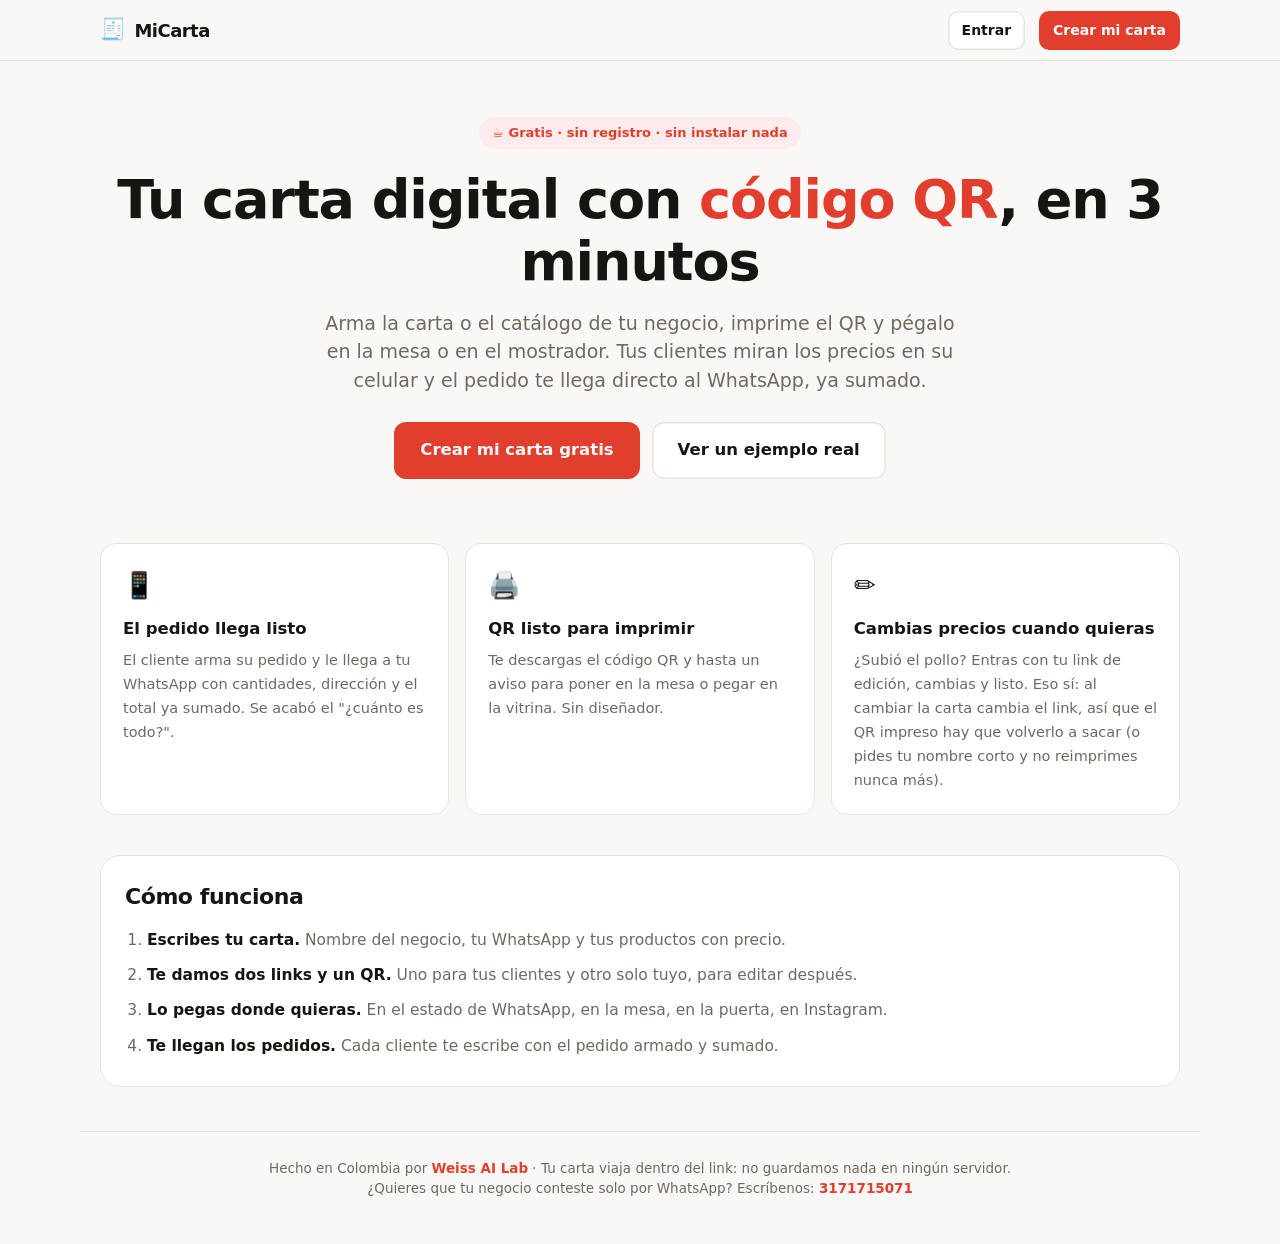
==== index.html @ d48df3a3 "feat: modo cuenta — misma carta, direccion fija, sin reimprimir Dos formas de usar MiCarta, las dos " ====
<!doctype html>
<html lang="es">
<head>
<meta charset="utf-8">
<meta name="viewport" content="width=device-width,initial-scale=1,viewport-fit=cover">
<title>MiCarta — tu carta digital con QR, gratis</title>
<meta name="description" content="Crea la carta o catálogo de tu negocio en 3 minutos. Te queda un link y un código QR para imprimir, y tus clientes te piden por WhatsApp. Gratis, sin registro.">
<meta name="theme-color" content="#E23E2E">
<!-- La carta va en el fragmento (#), que nunca llega al servidor: la vista previa
     al compartir es siempre la misma. La escribimos para el caso más frecuente,
     que es un negocio mandando su carta por WhatsApp. -->
<meta property="og:title" content="Mira la carta y pide por WhatsApp 👇">
<meta property="og:description" content="Carta digital con precios al día. Armas tu pedido y le llega al negocio ya sumado. Hecha con MiCarta, gratis.">
<meta property="og:type" content="website">
<meta property="og:url" content="https://micarta.weissailab.com/">
<meta property="og:image" content="https://micarta.weissailab.com/og.png">
<meta property="og:image:width" content="1200">
<meta property="og:image:height" content="630">
<meta name="twitter:card" content="summary_large_image">
<link rel="icon" href="data:image/svg+xml,<svg xmlns='http://www.w3.org/2000/svg' viewBox='0 0 100 100'><text y='.9em' font-size='90'>🧾</text></svg>">
<!-- Pages sirve con max-age=600: la versión evita que alguien que ya entró
     siga corriendo el código viejo. Súbela al cambiar app.js o app.css. -->
<link rel="stylesheet" href="app.css?v=6">
</head>
<body>
<div id="app"></div>
<script src="vendor/lz-string.min.js"></script>
<script src="vendor/qrcode.js"></script>
<script src="app.js?v=6"></script>
</body>
</html>
---- app.css ----
/* MiCarta — Weiss AI Lab */
:root{
  --acc:#E23E2E; --acc-soft:#fdeceb; --acc-ink:#fff;
  --bg:#faf8f6; --card:#fff; --ink:#17150f; --mut:#6f6a60; --line:#e9e4dc;
  --ok:#1F8A5B; --shadow:0 1px 2px rgba(23,21,15,.05), 0 8px 24px -12px rgba(23,21,15,.18);
  --r:16px;
}
*{box-sizing:border-box}
html,body{margin:0;padding:0}
body{
  background:var(--bg); color:var(--ink);
  font:400 16px/1.5 ui-sans-serif,system-ui,-apple-system,"Segoe UI",Roboto,"Helvetica Neue",Arial,sans-serif;
  -webkit-font-smoothing:antialiased; overflow-wrap:break-word;
}
h1,h2,h3{margin:0; line-height:1.15; letter-spacing:-.02em; font-weight:800}
p{margin:0}
button{font:inherit; color:inherit; cursor:pointer; border:0; background:none}
input,textarea,select{font:inherit; color:inherit; width:100%}
a{color:inherit}
.wrap{max-width:1120px; margin:0 auto; padding:0 20px}
.hide{display:none !important}

/* ---------- controls ---------- */
.btn{
  display:inline-flex; align-items:center; justify-content:center; gap:8px;
  padding:13px 20px; border-radius:12px; font-weight:700; font-size:15px;
  background:var(--acc); color:var(--acc-ink); transition:filter .15s, transform .06s;
  text-decoration:none; white-space:nowrap;
}
.btn:hover{filter:brightness(1.07)} .btn:active{transform:translateY(1px)}
.btn.ghost{background:var(--card); color:var(--ink); box-shadow:inset 0 0 0 1.5px var(--line)}
.btn.soft{background:var(--acc-soft); color:var(--acc)}
.btn.wide{width:100%}
.btn.sm{padding:9px 14px; font-size:14px; border-radius:10px}
.btn:disabled{opacity:.5; cursor:default}
.field{margin-bottom:14px}
.field>label{display:block; font-size:13px; font-weight:700; color:var(--mut); margin-bottom:6px}
.inp{
  background:var(--card); border:1.5px solid var(--line); border-radius:12px;
  padding:12px 14px; outline:0; transition:border-color .15s, box-shadow .15s;
}
.inp:focus{border-color:var(--acc); box-shadow:0 0 0 3px var(--acc-soft)}
textarea.inp{resize:vertical; min-height:64px}
.hint{font-size:12.5px; color:var(--mut); margin-top:5px}
.row{display:flex; gap:10px}
.row>*{flex:1; min-width:0}

/* ---------- top bar ---------- */
.top{
  position:sticky; top:0; z-index:40; background:rgba(250,248,246,.88);
  backdrop-filter:blur(10px); border-bottom:1px solid var(--line);
}
.top .wrap{display:flex; align-items:center; gap:14px; height:60px}
.brand{display:flex; align-items:center; gap:9px; font-weight:800; letter-spacing:-.03em; font-size:18px; text-decoration:none}
.brand i{font-style:normal; font-size:21px}
.top .sp{flex:1}

/* ---------- landing ---------- */
.hero{padding:56px 0 40px; text-align:center}
.hero .kicker{
  display:inline-flex; align-items:center; gap:7px; background:var(--acc-soft); color:var(--acc);
  font-size:13px; font-weight:700; padding:6px 13px; border-radius:99px; margin-bottom:20px;
}
.hero h1{font-size:clamp(32px,6.2vw,54px); margin-bottom:16px}
.hero h1 em{font-style:normal; color:var(--acc)}
.hero .sub{font-size:clamp(16px,2.4vw,19px); color:var(--mut); max-width:640px; margin:0 auto 28px}
.hero .cta{display:flex; gap:12px; justify-content:center; flex-wrap:wrap}
.hero .cta .btn{padding:16px 26px; font-size:16.5px}
.feats{display:grid; grid-template-columns:repeat(auto-fit,minmax(240px,1fr)); gap:16px; padding:24px 0 40px}
.feat{background:var(--card); border:1px solid var(--line); border-radius:var(--r); padding:22px}
.feat b{display:block; font-size:16.5px; margin:12px 0 6px}
.feat span{font-size:14.5px; color:var(--mut)}
.feat i{font-style:normal; font-size:26px}
.steps{background:var(--card); border:1px solid var(--line); border-radius:20px; padding:28px 24px; margin-bottom:44px}
.steps h2{font-size:22px; margin-bottom:20px}
.steps ol{margin:0; padding-left:22px; display:grid; gap:12px; color:var(--mut); font-size:15.5px}
.steps li strong{color:var(--ink)}
.foot{border-top:1px solid var(--line); padding:26px 0 46px; color:var(--mut); font-size:13.5px; text-align:center}
.foot a{color:var(--acc); font-weight:700; text-decoration:none}

/* ---------- editor ---------- */
.ed{display:grid; grid-template-columns:minmax(0,1fr) 380px; gap:28px; padding:26px 0 60px; align-items:start}
@media(max-width:900px){ .ed{grid-template-columns:1fr} .ed .side{position:static !important} }
.panel{background:var(--card); border:1px solid var(--line); border-radius:var(--r); padding:20px; margin-bottom:16px; box-shadow:var(--shadow)}
.panel>h2{font-size:17px; margin-bottom:4px}
.panel>.psub{font-size:13.5px; color:var(--mut); margin-bottom:16px}
.side{position:sticky; top:76px}

.swatches{display:flex; gap:9px; flex-wrap:wrap}
.sw{width:34px; height:34px; border-radius:10px; box-shadow:inset 0 0 0 2px #fff, 0 0 0 1.5px var(--line)}
.sw[aria-pressed="true"]{box-shadow:inset 0 0 0 2px #fff, 0 0 0 2.5px var(--ink)}

.cat{border:1.5px solid var(--line); border-radius:14px; padding:14px; margin-bottom:14px; background:#fdfcfb}
.cat-h{display:flex; gap:8px; align-items:center; margin-bottom:10px}
.cat-h .inp{font-weight:700}
.item{display:flex; gap:10px; align-items:flex-start; background:var(--card); border:1px solid var(--line); border-radius:12px; padding:10px; margin-bottom:8px}
.item .emo{width:44px; height:44px; flex:0 0 44px; font-size:24px; border-radius:10px; background:var(--bg); display:flex; align-items:center; justify-content:center; border:1px solid var(--line)}
.item .body{flex:1; min-width:0; display:grid; gap:6px}
.item .body .inp{padding:8px 10px; border-radius:9px; font-size:14.5px}
.item .tools{display:flex; flex-direction:column; gap:4px}
.ic{width:30px; height:28px; border-radius:8px; display:flex; align-items:center; justify-content:center; font-size:14px; color:var(--mut); background:var(--bg)}
.ic:hover{background:var(--acc-soft); color:var(--acc)}
.item .emo.foto{position:relative; padding:0; overflow:visible}
.item .emo.foto img{width:100%; height:100%; object-fit:cover; border-radius:9px; display:block}
.item .emo.foto .x{
  position:absolute; top:-7px; right:-7px; width:19px; height:19px; border-radius:50%;
  background:var(--ink); color:#fff; font-size:11px; line-height:19px; text-align:center; font-weight:700;
}
.item.out .body{opacity:.5}

/* medidor de peso del link */
.med{border-radius:14px; padding:14px 16px; margin-bottom:16px; font-size:13.5px; line-height:1.45}
.med b{display:block; font-size:14.5px; margin-bottom:3px}
.med.verde{background:#e8f5ef; color:#14603f}
.med.ambar{background:#fdf3e5; color:#8a5107}
.med.rojo{background:#fdeceb; color:#a8231a}
.tag{font-size:11.5px; font-weight:800; padding:2px 7px; border-radius:6px; background:var(--acc-soft); color:var(--acc)}

/* ---------- phone preview ---------- */
.phone{
  border-radius:34px; background:#111; padding:9px; box-shadow:0 20px 50px -20px rgba(0,0,0,.5);
  max-width:340px; margin:0 auto;
}
.phone .screen{background:#fff; border-radius:26px; overflow:hidden; height:600px; overflow-y:auto; -webkit-overflow-scrolling:touch}
.phone-lbl{text-align:center; font-size:12.5px; color:var(--mut); margin-bottom:10px; font-weight:700; letter-spacing:.02em}

/* ---------- carta (vista pública) ---------- */
.c-head{background:var(--acc); color:#fff; padding:26px 20px 22px; text-align:center}
.c-head .logo{font-size:44px; line-height:1}
.c-head h1{font-size:26px; margin:10px 0 4px; color:#fff}
.c-head .t{opacity:.92; font-size:14.5px}
.c-meta{display:flex; gap:8px; justify-content:center; flex-wrap:wrap; margin-top:14px}
.c-meta span{background:rgba(255,255,255,.18); border-radius:99px; padding:5px 12px; font-size:12.5px; font-weight:600}
.c-tabs{position:sticky; top:0; z-index:5; background:#fff; border-bottom:1px solid var(--line); display:flex; gap:6px; overflow-x:auto; padding:10px 14px; scrollbar-width:none}
.c-tabs::-webkit-scrollbar{display:none}
.c-tab{white-space:nowrap; padding:7px 14px; border-radius:99px; font-size:14px; font-weight:700; color:var(--mut); background:var(--bg)}
.c-tab.on{background:var(--acc); color:#fff}
.c-body{padding:18px 14px 120px; background:#fff; min-height:100%}
.c-cat{font-size:13px; font-weight:800; color:var(--acc); text-transform:uppercase; letter-spacing:.06em; margin:22px 0 10px}
.c-cat:first-child{margin-top:4px}
.c-item{display:flex; gap:12px; align-items:center; padding:11px 0; border-bottom:1px solid var(--line)}
.c-item .e{width:46px; height:46px; flex:0 0 46px; border-radius:12px; background:var(--acc-soft); display:flex; align-items:center; justify-content:center; font-size:25px}
.c-item .e.foto{padding:0; overflow:hidden}
.c-item .e.foto img{width:100%; height:100%; object-fit:cover; display:block}
.sheet .pn.detalle{text-align:center}
.sheet .pn.detalle .grande{
  /* no pasamos de 240: la foto viene comprimida a 200px y ampliarla más se ve blanda */
  width:100%; max-width:240px; aspect-ratio:1; object-fit:cover;
  border-radius:16px; margin:0 auto 14px; display:block;
}
.sheet .pn.detalle .cs{color:var(--mut); font-size:14.5px; margin-bottom:6px}
.sheet .pn.detalle .line.tot{justify-content:center; border:0; margin:0 0 14px; padding-top:0}
.c-item .d{flex:1; min-width:0}
.c-item .d b{display:block; font-size:15.5px; font-weight:700}
.c-item .d small{color:var(--mut); font-size:13px; display:block; margin-top:1px}
.c-item .p{font-weight:800; font-size:15.5px; white-space:nowrap}
.c-item .add{width:34px; height:34px; flex:0 0 34px; border-radius:50%; background:var(--acc); color:#fff; font-size:20px; font-weight:700; display:flex; align-items:center; justify-content:center; line-height:1}
.c-item.out{opacity:.45}
.c-item.out .add{background:var(--line); color:var(--mut)}
.qty{display:flex; align-items:center; gap:8px; background:var(--acc); color:#fff; border-radius:99px; padding:3px 5px}
.qty button{color:#fff; width:26px; height:26px; font-size:17px; font-weight:800; line-height:1}
.qty b{font-size:14px; min-width:14px; text-align:center}
.c-empty{text-align:center; color:var(--mut); padding:40px 20px; font-size:14.5px}
.c-foot{text-align:center; padding:26px 16px 30px; color:var(--mut); font-size:12.5px; background:#fff}
.c-foot a{color:var(--acc); font-weight:700; text-decoration:none}
.c-bar{
  position:sticky; bottom:0; z-index:6; padding:12px 14px calc(12px + env(safe-area-inset-bottom));
  background:linear-gradient(to top,#fff 62%,rgba(255,255,255,0));
}
.c-bar .btn{width:100%; padding:15px; font-size:16px; box-shadow:0 8px 24px -8px var(--acc)}
.c-bar .btn .n{background:rgba(255,255,255,.25); border-radius:8px; padding:2px 8px; font-size:13.5px}
.sheet{position:fixed; inset:0; z-index:60; display:flex; align-items:flex-end; justify-content:center}
.sheet .bd{position:absolute; inset:0; background:rgba(0,0,0,.45)}
.sheet .pn{
  position:relative; background:#fff; width:100%; max-width:460px; border-radius:20px 20px 0 0;
  padding:20px 18px calc(20px + env(safe-area-inset-bottom)); max-height:86vh; overflow:auto;
}
@media(min-width:520px){ .sheet{align-items:center} .sheet .pn{border-radius:20px; max-height:80vh} }
.sheet h3{font-size:18px; margin-bottom:14px}
.line{display:flex; justify-content:space-between; gap:12px; padding:7px 0; font-size:14.5px}
.line.tot{border-top:1.5px solid var(--line); margin-top:8px; padding-top:12px; font-weight:800; font-size:17px}

/* ---------- publicado ---------- */
.pub{max-width:640px; margin:0 auto; padding:28px 20px 60px; text-align:center}
.pub .big{font-size:clamp(26px,5vw,34px); margin:14px 0 8px}
.pub .sub{color:var(--mut); margin-bottom:24px}
.card{background:var(--card); border:1px solid var(--line); border-radius:20px; padding:22px; margin-bottom:16px; box-shadow:var(--shadow); text-align:left}
.card h3{font-size:16px; margin-bottom:6px}
.card .cs{font-size:13.5px; color:var(--mut); margin-bottom:14px}
.linkbox{display:flex; gap:8px; align-items:center; background:var(--bg); border:1.5px dashed var(--line); border-radius:12px; padding:11px 13px; margin-bottom:12px}
.linkbox code{flex:1; min-width:0; overflow:hidden; text-overflow:ellipsis; white-space:nowrap; font-size:13px; font-family:ui-monospace,SFMono-Regular,Menlo,monospace}
#qrbox{display:flex; justify-content:center; padding:14px 0}
#qrbox img,#qrbox canvas{width:210px; height:210px; image-rendering:pixelated; border-radius:12px}
.nequi{background:linear-gradient(135deg,#fff5f4,#fdf3ff); border:1.5px solid #f3d7e6}
.nequi .num{font-size:24px; font-weight:800; letter-spacing:.02em; margin:6px 0 12px}
.corto{display:flex; align-items:center; gap:0; background:var(--bg); border:1.5px solid var(--line); border-radius:12px; padding:0 4px 0 12px; overflow:hidden}
.corto span{font-size:13.5px; color:var(--mut); white-space:nowrap; font-family:ui-monospace,SFMono-Regular,Menlo,monospace}
.corto .inp{border:0; background:none; padding:12px 6px; font-weight:700; min-width:0}
.corto .inp:focus{box-shadow:none}
@media(max-width:430px){ .corto{flex-direction:column; align-items:stretch; padding:8px 10px} .corto span{padding-bottom:2px} .corto .inp{padding:4px 0} }
.grid2{display:grid; grid-template-columns:1fr 1fr; gap:10px}
@media(max-width:460px){ .grid2{grid-template-columns:1fr} }
/* ---------- celulares angostos ---------- */
@media(max-width:430px){
  .wrap{padding:0 14px}
  .panel{padding:16px 14px}
  .hero{padding:38px 0 30px}
  .ed{padding:18px 0 44px}
  /* Dirección/Horario y descripción/precio se apilan: en 360px no caben lado a lado */
  .panel>.field .row{flex-direction:column; gap:0}
  .item .body .row{flex-direction:column; gap:6px}
  .item{padding:9px 8px}
  .item .emo{width:38px; height:38px; flex:0 0 38px; font-size:20px}
  .item .tools{flex-direction:row; flex-wrap:wrap; justify-content:flex-end; width:34px}
  .cat{padding:11px 10px}
  .c-item .e{width:40px; height:40px; flex:0 0 40px; font-size:22px}
  .c-item .d b{font-size:15px}
}
/* La fila de emojis sugeridos se desliza, no se apila en 5 renglones */
.emo-strip{display:flex; gap:4px; overflow-x:auto; padding-bottom:4px; margin:-6px 0 14px; scrollbar-width:none}
.emo-strip::-webkit-scrollbar{display:none}
.emo-strip .ic{flex:0 0 auto}

/* ---------- avisos de mesa para imprimir ---------- */
.c-meta span.mesa{background:#fff; color:var(--acc); font-weight:800}
.barra-print{
  position:sticky; top:0; z-index:10; display:flex; align-items:center; gap:14px;
  padding:12px 20px; background:var(--card); border-bottom:1px solid var(--line);
}
.barra-print span{flex:1; font-size:13.5px; color:var(--mut); font-weight:600}
.aviso-print{max-width:760px; margin:18px auto 0; padding:0 20px; font-size:14px; color:var(--mut)}
.hojas{max-width:760px; margin:0 auto; padding:18px 20px 60px}
.pagina{display:grid; grid-template-columns:1fr 1fr; gap:14px; margin-bottom:14px}
.tarjeta{
  border:2px dashed var(--line); border-radius:14px; padding:16px 12px; text-align:center;
  display:flex; flex-direction:column; align-items:center; gap:8px; background:#fff;
}
.tarjeta .neg{font-size:14px; font-weight:700; color:var(--ink)}
.tarjeta .num{font-size:30px; font-weight:800; color:var(--acc); letter-spacing:-.02em; line-height:1}
.tarjeta .qr img{width:100%; max-width:190px; height:auto; display:block; image-rendering:pixelated}
.tarjeta .ins{font-size:11.5px; color:var(--mut); line-height:1.35}
.tarjeta .ins b{display:block; font-size:13px; color:var(--ink); margin-bottom:2px}

@media print{
  .noprint,.foot,.top{display:none !important}
  body{background:#fff}
  .hojas{max-width:none; margin:0; padding:0}
  .pagina{break-after:page; page-break-after:always; gap:8mm; margin:0}
  .pagina:last-child{break-after:auto; page-break-after:auto}
  .tarjeta{break-inside:avoid; page-break-inside:avoid; border-color:#bbb; min-height:118mm; justify-content:center}
  @page{size:A4 portrait; margin:10mm}
}

.toast{
  position:fixed; left:50%; bottom:26px; transform:translateX(-50%) translateY(20px);
  background:var(--ink); color:#fff; padding:12px 20px; border-radius:99px; font-size:14px; font-weight:600;
  opacity:0; transition:.25s; z-index:99; pointer-events:none; box-shadow:0 10px 30px -10px rgba(0,0,0,.5);
}
.toast.on{opacity:1; transform:translateX(-50%) translateY(0)}
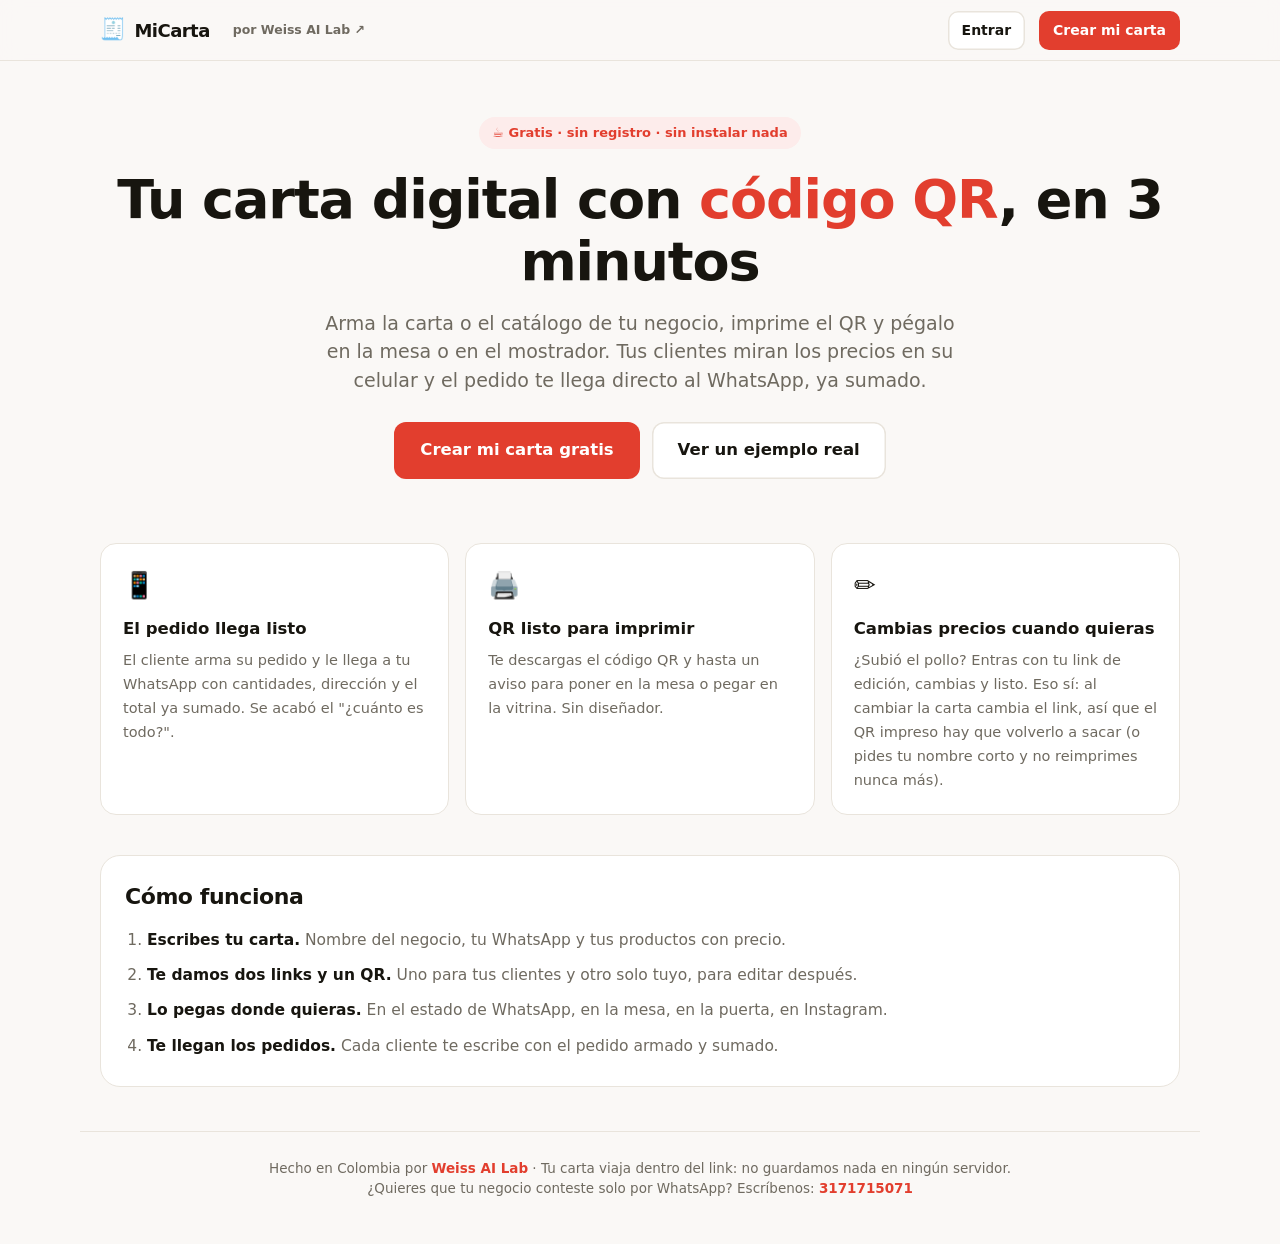
==== commit 3b94950f: "feat: dar de baja una carta, y enlace al laboratorio El boton de baja avisa lo que de verdad pasa: l" ====
--- a/index.html
+++ b/index.html
@@ -20,12 +20,12 @@
 <link rel="icon" href="data:image/svg+xml,<svg xmlns='http://www.w3.org/2000/svg' viewBox='0 0 100 100'><text y='.9em' font-size='90'>🧾</text></svg>">
 <!-- Pages sirve con max-age=600: la versión evita que alguien que ya entró
      siga corriendo el código viejo. Súbela al cambiar app.js o app.css. -->
-<link rel="stylesheet" href="app.css?v=6">
+<link rel="stylesheet" href="app.css?v=11">
 </head>
 <body>
 <div id="app"></div>
 <script src="vendor/lz-string.min.js"></script>
 <script src="vendor/qrcode.js"></script>
-<script src="app.js?v=6"></script>
+<script src="app.js?v=11"></script>
 </body>
 </html>
--- a/app.css
+++ b/app.css
@@ -54,6 +54,14 @@
 .brand{display:flex; align-items:center; gap:9px; font-weight:800; letter-spacing:-.03em; font-size:18px; text-decoration:none}
 .brand i{font-style:normal; font-size:21px}
 .top .sp{flex:1}
+/* Discreto a propósito: informa de dónde sale la herramienta sin competir
+   con el botón que de verdad importa, que es crear la carta. */
+.top .lab{
+  font-size:12.5px; color:var(--mut); text-decoration:none; font-weight:600;
+  padding:5px 9px; border-radius:8px; white-space:nowrap;
+}
+.top .lab:hover{background:var(--acc-soft); color:var(--acc)}
+@media(max-width:560px){ .top .lab{display:none} }
 
 /* ---------- landing ---------- */
 .hero{padding:56px 0 40px; text-align:center}
